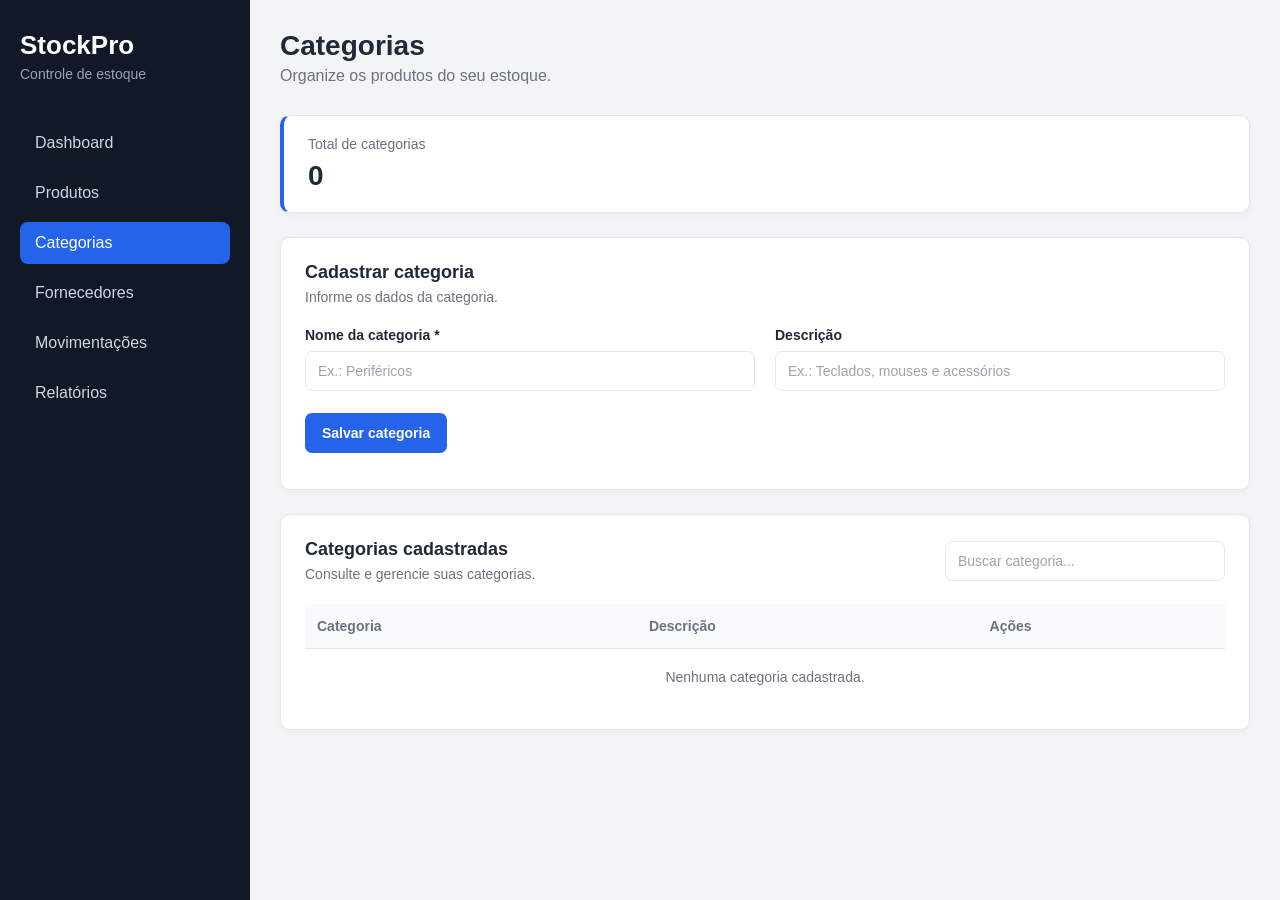
==== pages/categorias.html @ b349853e "etapa final" ====
<!DOCTYPE html>
<html lang="pt-BR">
<head>
    <meta charset="UTF-8">
    <meta name="viewport" content="width=device-width, initial-scale=1.0">
    <title>StockPro | Categorias</title>
    <link rel="stylesheet" href="../css/style.css">
    <link rel="stylesheet" href="../css/categorias.css">
</head>
<body>
    <div class="container">
        <aside class="sidebar">
            <div class="logo">
                <h1>StockPro</h1>
                <p>Controle de estoque</p>
            </div>

            <nav class="menu">
                <a href="../index.html">Dashboard</a>
                <a href="produtos.html">Produtos</a>
                <a href="categorias.html" class="ativo">Categorias</a>
                <a href="fornecedores.html">Fornecedores</a>
                <a href="movimentacoes.html">Movimentações</a>
                <a href="relatorios.html">Relatórios</a>
            </nav>
        </aside>

        <main class="conteudo">
            <header class="cabecalho">
                <h2>Categorias</h2>
                <p>Organize os produtos do seu estoque.</p>
            </header>

            <section class="categorias-resumo">
                <div class="categoria-indicador">
                    <span>Total de categorias</span>
                    <strong id="total-categorias">0</strong>
                </div>
            </section>

            <section class="categorias-painel">
                <div class="categorias-titulo">
                    <div>
                        <h3 id="titulo-formulario">Cadastrar categoria</h3>
                        <p>Informe os dados da categoria.</p>
                    </div>
                </div>

                <form id="form-categoria">
                    <input type="hidden" id="categoria-id">

                    <div class="categorias-form-grid">
                        <div class="categoria-campo">
                            <label for="nome-categoria">Nome da categoria *</label>
                            <input
                                type="text"
                                id="nome-categoria"
                                maxlength="80"
                                required
                                placeholder="Ex.: Periféricos"
                            >
                        </div>

                        <div class="categoria-campo">
                            <label for="descricao-categoria">Descrição</label>
                            <input
                                type="text"
                                id="descricao-categoria"
                                maxlength="200"
                                placeholder="Ex.: Teclados, mouses e acessórios"
                            >
                        </div>
                    </div>

                    <div class="categorias-acoes">
                        <button type="submit" class="botao-categoria botao-salvar-categoria">
                            Salvar categoria
                        </button>

                        <button
                            type="button"
                            id="btn-cancelar-categoria"
                            class="botao-categoria botao-cancelar-categoria"
                            hidden
                        >
                            Cancelar edição
                        </button>
                    </div>

                    <p id="mensagem-categoria" role="status" aria-live="polite"></p>
                </form>
            </section>

            <section class="categorias-painel">
                <div class="categorias-titulo categorias-lista-titulo">
                    <div>
                        <h3>Categorias cadastradas</h3>
                        <p>Consulte e gerencie suas categorias.</p>
                    </div>

                    <input
                        type="search"
                        id="buscar-categoria"
                        class="buscar-categoria"
                        placeholder="Buscar categoria..."
                        aria-label="Buscar categoria"
                    >
                </div>

                <div class="tabela-container">
                    <table class="tabela-categorias">
                        <thead>
                            <tr>
                                <th>Categoria</th>
                                <th>Descrição</th>
                                <th>Ações</th>
                            </tr>
                        </thead>
                        <tbody id="tabela-categorias"></tbody>
                    </table>
                </div>

                <p id="mensagem-tabela-categorias" class="mensagem-categoria-vazia">
                    Nenhuma categoria cadastrada.
                </p>
            </section>
        </main>
    </div>

    <script src="../js/categorias.js"></script>
</body>
</html>
---- css/style.css ----
@charset "UTF-8";
:root{

    --cor-principal: #2563eb;
    --cor-sidebar: #111827;
    --cor-fundo: #f3f4f6;
    --cor-card: #ffffff;
    --cor-texto: #1f2937;
    --cor-texto-secundario: #6b7280;
    --cor-texto-extra: #9ca3af;
    --cor-sucesso: #16a34a;
    --cor-alerta: #f59e0b;
    --cor-perigo: #dc2626;
    --cor-links-cabeçalho: #d1d5db;
    --cor-status-baixo: #fee2e2;
    --cor-status-entrada: #dcfce7;
    --borda: #e5e7eb;
    --fonte: Arial, Helvetica, sans-serif;

}

*{
    margin: 0;
    padding: 0;
    box-sizing: border-box;
}

.container{
    display: flex;
    min-height: 100vh;
}

.sidebar{
    width: 250px;
    min-height: 100vh;
    background-color: var(--cor-sidebar);
    color: var(--cor-card);
    padding: 30px 20px;
}

.logo{
    margin-bottom: 40px;
}

.logo h1{
    font-size: 26px;
    margin-bottom: 5px;
}

.logo p{
    font-size: 14px;
    color: var(--cor-texto-extra);
}

.menu{
    display: flex;
    flex-direction: column;
    gap: 8px;
}

.menu a{
    text-decoration: none;
    color: var(--cor-links-cabeçalho);
    padding: 12px 15px;
    border-radius: 8px;
    transition: 0.3s;
}

.menu a:hover, .menu a.ativo{
    background-color: var(--cor-principal);
    color: var(--cor-card);
}

.conteudo{
    flex: 1;
    padding: 30px;
}

.cabecalho{
    margin-bottom: 30px;
}

.cabecalho h2{
    font-size: 28px;
    margin-bottom: 5px;
}

.cabecalho p{
    color: var(--cor-texto-secundario);
}

.cards{
    display: grid;
    grid-template-columns: repeat(4, 1fr);
    gap: 20px;
    margin-bottom: 30px;
}

.card{
    background-color: var(--cor-card);
    padding: 25px;
    border-radius: 10px;
    border: 1px solid var(--borda);
    border-left: 4px solid var(--cor-principal);
}

.card h3{
    font-size: 14px;
    color: var(--cor-texto-secundario);
    margin-bottom: 12px;
}

.card strong{
    font-size: 28px;
}

.dashboard-grid{
    display: grid;
    grid-template-columns: repeat(2,1fr);
    gap: 20px;
}

.painel{
    background-color: var(--cor-card);
    border: 1px solid var(--borda);
    border-radius: 10px;
    padding: 20px;
}

.painel-header{
    display: flex;
    justify-content: space-between;
    align-items: center;
    margin-bottom: 20px;
}

.painel-header h3{
    font-size: 16px;
}

.painel-header a{
    text-decoration: none;
    color: var(--cor-principal);
    font-size: 14px;
}

.painel-header a:hover{
    text-decoration: underline;
 }

.tabela-container{
    overflow-x: auto;
 }

.status{
    display: inline-block;
    padding: 5px 10px;
    border-radius: 20px;
    font-size: 12px;
    font-weight: 600;
 }

.status-baixo{
    background-color: var(--cor-status-baixo);
    color: var(--cor-perigo);
}

.status-entrada{
    background-color: var(--cor-status-entrada);
    color: var(--cor-sucesso);
}

.status-saida{
    background-color: var(--cor-status-baixo);
    color: var(--cor-perigo);
}

.acoes-produtos{
    display: flex;
    justify-content: space-between;
    align-items: center;
    gap: 15px;
    margin-bottom: 25px;
}

.acoes-produtos input{
    flex: 1;
    max-width: 400px;
    padding: 12px 15px;
    border: 1px solid var(--borda);
    border-radius: 8px;
    font-size: 14px;
    outline: none;
}

.acoes-produtos button{
    padding: 12px 18px;
    background-color: var(--cor-principal);
    color: var(--cor-card);
    border: none;
    border-radius: 8px;
    font-size: 14px;
    cursor: pointer;
}

.campo{
    display: flex;
    flex-direction: column;
    gap: 8px;
}

.campo label{
    font-size: 14px;
    font-weight: 600;
}

.campo input, select{
    width: 100%;
    padding: 12px;
    border: 1px solid var(--borda);
    border-radius: 8px;
    font-family: var(--fonte);
    font-size: 14px;
}

.indicadores-estoque{
    display: grid;
    grid-template-columns: repeat(auto-fit, minmax(220px, 1fr));
    gap: 20px;
    margin-bottom: 25px;
}

.card-indicador{
    background-color: var(--cor-card);
    padding: 24px;
    border-radius: 10px;
    box-shadow: 0 2px 8px rgba(0, 0, 0, 0.08);
    border-left: 4px solid var(--cor-principal);
}

.card-indicador p{
    color: var(--cor-texto);
    font-size: 32px;
    font-weight: bold;
    margin: 0;
}

.painel-movimentacao, .paiel-historico{
    margin-bottom: 25px;
}

.mensagem-vazia{
    margin-top: 15px;
    color: var(--cor-texto-secundario);
    font-size: 14px;
}

.acoes-tabela {
display: flex;
align-items: center;
gap: 8px;
}

.acoes-tabela button {
padding: 5px 8px;
border: 1px solid transparent;
border-radius: 6px;
font-family: var(--fonte);
font-size: 13px;
font-weight: 600;
cursor: pointer;
transition: background-color 0.2s, border-color 0.2s;
}

.btn-editar {
background-color: #eff6ff;
color: #1d4ed8;
border-color: #dbeafe !important;
}

.btn-editar {
background-color: #dbeafe;
border-color: #bfdbfe !important;
}

.btn-excluir {
background-color: #fef2f2;
color: #b91c1c;
border-color: #fee2e2 !important;
}

.btn-excluir {
background-color: #fee2e2;
border-color: #fecaca !important;
}

.acoes-tabela button {
outline: 2px solid var(--cor-principal);
outline-offset: 2px;
}   

#formulario-produto{
    margin-bottom: 25px;
}

#formulario-produto[hiden]{
    display: none;
}

#form-produto{
    display: grid;
    flex-direction: column;
    gap: 20px;
}

#form-produto button{
    padding: 12px 18px;
    background-color: var(--cor-principal);
    color: var(--cor-card);
    border: none;
    border-radius: 8px;
    font-size: 14px;
    cursor: pointer;
}

#form-movimentacao{
    display: grid;
    grid-template-columns: repeat(2, minmax(0,1fr));
    gap: 20px;
}

#form-movimentacao select, #form-movimentacao input{
    width: 100%;
    min-width: 0;
    padding: 12px;
    border: 1px solid var(--borda);
    border-radius: 8px;
    background-color: var(--cor-card);
    color: var(--cor-texto);
    font-family: var(--fonte);
    font-size: 14px;
}

#form-movimentacao select:focus, #form-movimentacao input:focus{
    outline: 2px solid var(--cor-principal);
    outline-offset: 1px;
}

#form-movimentacao button{
    justify-self: start;
    padding: 12px 18px;
    background-color: var(--cor-principal);
    color: var(--cor-card);
    border: none;
    border-radius: 10px;
    font-family: var(--fonte);
    font-size: 14px;
    cursor: pointer;
}

#form-movimentacao button:hover{
    filter: brightness(0.95);
}

table{
    width: 100%;
    border-collapse: collapse;
}

th, td{
    padding: 12px 10px;
    text-align: left;
    border-bottom: 1px solid var(--borda);
}

th{
    font-size: 13px;
    color: var(--cor-texto-secundario);
    font-weight: 600;
}

td{
    font-size: 14px;
}

body{
    font-family: var(--fonte);
    background-color: var(--cor-fundo);
    color: var(--cor-texto);
}


@media (max-width: 900px) {

.cards {
    grid-template-columns: repeat(2, 1fr);
}

.dashboard-grid {
    grid-template-columns: 1fr;
}

}

@media (max-width: 600px) {

.sidebar {
    width: 100%;
    min-height: auto;
    padding: 20px;
}

.logo {
    margin-bottom: 20px;
    text-align: center;
    padding-bottom: 15px;
    border-bottom: 1px solid #374151;
}

.menu {
    flex-direction: row;
    flex-wrap: wrap;
    gap: 8px;
}

.menu a {
    flex: 1;
    min-width: 120px;
    text-align: center;
}

.acoes-tabela {
gap: 6px;
}

.acoes-tabela button {
    padding: 7px 9px;
    font-size: 12px;
}

#form-movimentacao {
        grid-template-columns: 1fr;
}

#form-movimentacao button {
        width: 100%;
}

}
---- css/categorias.css ----
/* Indicador */

.categorias-resumo {
    margin-bottom: 24px;
}

.categoria-indicador {
    display: flex;
    flex-direction: column;
    gap: 8px;
    padding: 20px 24px;
    background: var(--cor-card, #ffffff);
    border: 1px solid var(--borda, #e5e7eb);
    border-left: 4px solid var(--cor-principal, #2563eb);
    border-radius: 10px;
    box-shadow: 0 2px 8px rgba(17, 24, 39, 0.04);
}

.categoria-indicador span {
    color: var(--cor-texto-secundario, #6b7280);
    font-size: 14px;
}

.categoria-indicador strong {
    color: var(--cor-texto, #1f2937);
    font-size: 28px;
}

/* Painéis */

.categorias-painel {
    margin-bottom: 24px;
    padding: 24px;
    background: var(--cor-card, #ffffff);
    border: 1px solid var(--borda, #e5e7eb);
    border-radius: 10px;
    box-shadow: 0 2px 8px rgba(17, 24, 39, 0.04);
}

.categorias-titulo {
    display: flex;
    align-items: center;
    justify-content: space-between;
    gap: 16px;
    margin-bottom: 22px;
}

.categorias-titulo h3 {
    margin: 0 0 6px;
    color: var(--cor-texto, #1f2937);
    font-size: 18px;
}

.categorias-titulo p {
    margin: 0;
    color: var(--cor-texto-secundario, #6b7280);
    font-size: 14px;
}

/* Formulário */

.categorias-form-grid {
    display: grid;
    grid-template-columns: repeat(2, minmax(0, 1fr));
    gap: 20px;
}

.categoria-campo {
    display: flex;
    flex-direction: column;
    gap: 8px;
    min-width: 0;
}

.categoria-campo label {
    color: var(--cor-texto, #1f2937);
    font-size: 14px;
    font-weight: 600;
}

.categoria-campo input,
.buscar-categoria {
    box-sizing: border-box;
    width: 100%;
    min-width: 0;
    padding: 11px 12px;
    border: 1px solid var(--borda, #e5e7eb);
    border-radius: 7px;
    background: #ffffff;
    color: var(--cor-texto, #1f2937);
    font: inherit;
    font-size: 14px;
    outline: none;
}

.categoria-campo input:focus,
.buscar-categoria:focus {
    border-color: var(--cor-principal, #2563eb);
}

.categoria-campo input::placeholder,
.buscar-categoria::placeholder {
    color: var(--cor-texto-extra, #9ca3af);
}

.categorias-acoes {
    display: flex;
    flex-wrap: wrap;
    gap: 10px;
    margin-top: 22px;
}

.botao-categoria {
    padding: 11px 16px;
    border: 1px solid transparent;
    border-radius: 7px;
    font: inherit;
    font-size: 14px;
    font-weight: 600;
    cursor: pointer;
}

.botao-salvar-categoria {
    background: var(--cor-principal, #2563eb);
    color: #ffffff;
}

.botao-salvar-categoria:hover {
    background: #1d4ed8;
}

.botao-cancelar-categoria {
    border-color: var(--borda, #e5e7eb);
    background: #ffffff;
    color: var(--cor-texto, #1f2937);
}

.botao-cancelar-categoria:hover {
    background: var(--cor-fundo, #f3f4f6);
}

#mensagem-categoria {
    margin: 12px 0 0;
    color: var(--cor-texto-secundario, #6b7280);
    font-size: 14px;
}

/* Pesquisa e tabela */

.categorias-lista-titulo {
    flex-wrap: wrap;
}

.buscar-categoria {
    max-width: 280px;
}

.tabela-categorias {
    width: 100%;
    border-collapse: collapse;
    text-align: left;
}

.tabela-categorias th,
.tabela-categorias td {
    padding: 14px 12px;
    border-bottom: 1px solid var(--borda, #e5e7eb);
    font-size: 14px;
    vertical-align: middle;
}

.tabela-categorias th {
    background: #f9fafb;
    color: var(--cor-texto-secundario, #6b7280);
    font-weight: 600;
}

.tabela-categorias td {
    color: var(--cor-texto, #1f2937);
}

.tabela-categorias tbody tr:last-child td {
    border-bottom: none;
}

.acoes-categoria {
    display: flex;
    flex-wrap: wrap;
    gap: 8px;
}

.acao-categoria {
    padding: 7px 10px;
    border: 1px solid var(--borda, #e5e7eb);
    border-radius: 6px;
    background: #ffffff;
    font: inherit;
    font-size: 12px;
    font-weight: 600;
    cursor: pointer;
}

.acao-editar-categoria {
    color: var(--cor-principal, #2563eb);
}

.acao-editar-categoria:hover {
    background: #eff6ff;
}

.acao-excluir-categoria {
    color: #b91c1c;
}

.acao-excluir-categoria:hover {
    background: #fef2f2;
}

.mensagem-categoria-vazia {
    padding: 20px 0;
    color: var(--cor-texto-secundario, #6b7280);
    font-size: 14px;
    text-align: center;
}

[hidden] {
    display: none !important;
}

/* Responsividade */

@media (max-width: 900px) {
    .tabela-container {
        overflow-x: auto;
    }

    .tabela-categorias {
        min-width: 500px;
    }
}

@media (max-width: 600px) {
    .categorias-painel {
        padding: 16px;
    }

    .categorias-form-grid {
        grid-template-columns: 1fr;
    }

    .categorias-lista-titulo {
        align-items: stretch;
        flex-direction: column;
    }

    .buscar-categoria {
        max-width: none;
    }
}
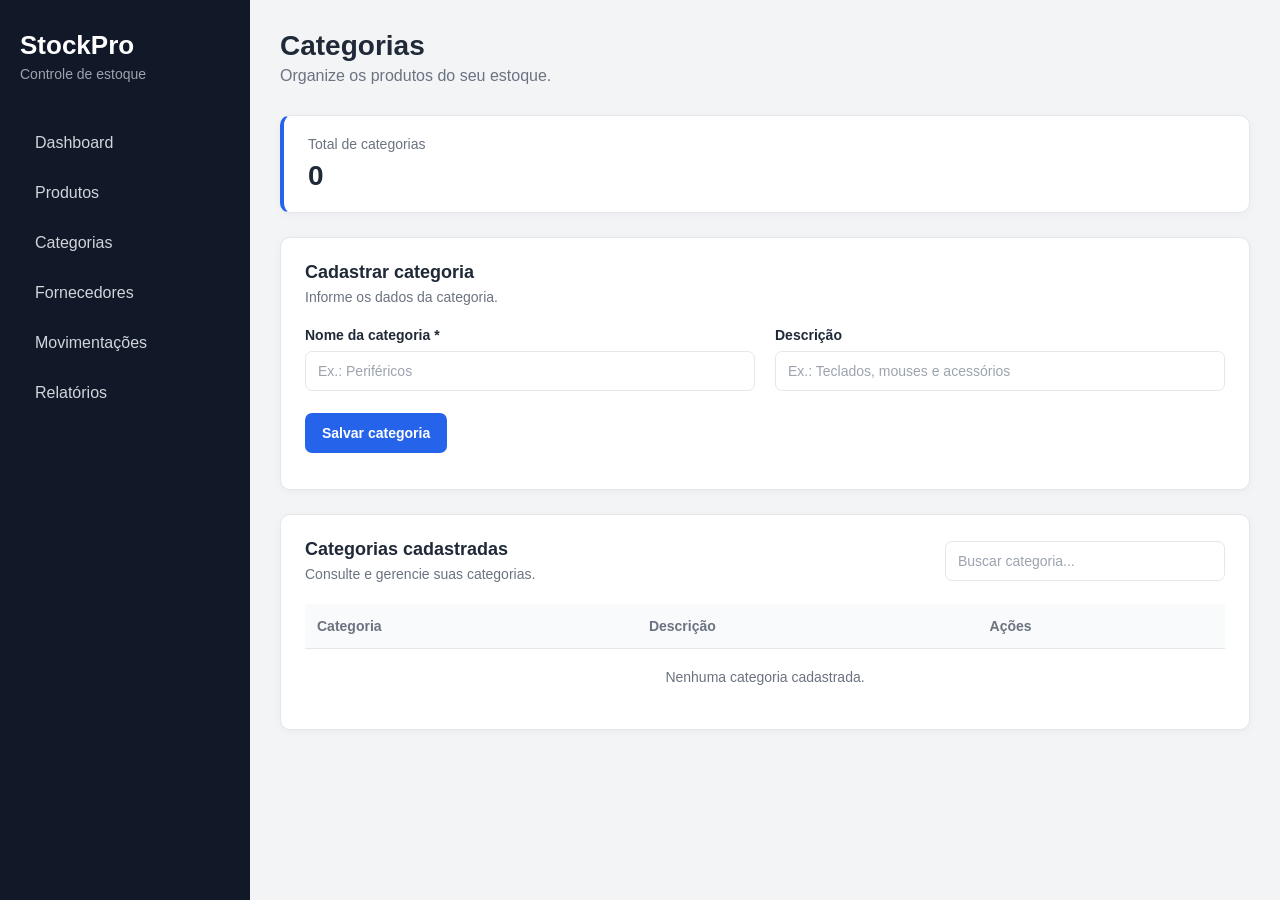
==== commit e04f1b65: "arrumando css" ====
--- a/pages/categorias.html
+++ b/pages/categorias.html
@@ -6,6 +6,7 @@
     <title>StockPro | Categorias</title>
     <link rel="stylesheet" href="../css/style.css">
     <link rel="stylesheet" href="../css/categorias.css">
+    <link rel="shortcut icon" href="../img/favicon.ico" type="image/x-icon">
 </head>
 <body>
     <div class="container">
@@ -18,7 +19,7 @@
             <nav class="menu">
                 <a href="../index.html">Dashboard</a>
                 <a href="produtos.html">Produtos</a>
-                <a href="categorias.html" class="ativo">Categorias</a>
+                <a href="categorias.html">Categorias</a>
                 <a href="fornecedores.html">Fornecedores</a>
                 <a href="movimentacoes.html">Movimentações</a>
                 <a href="relatorios.html">Relatórios</a>
